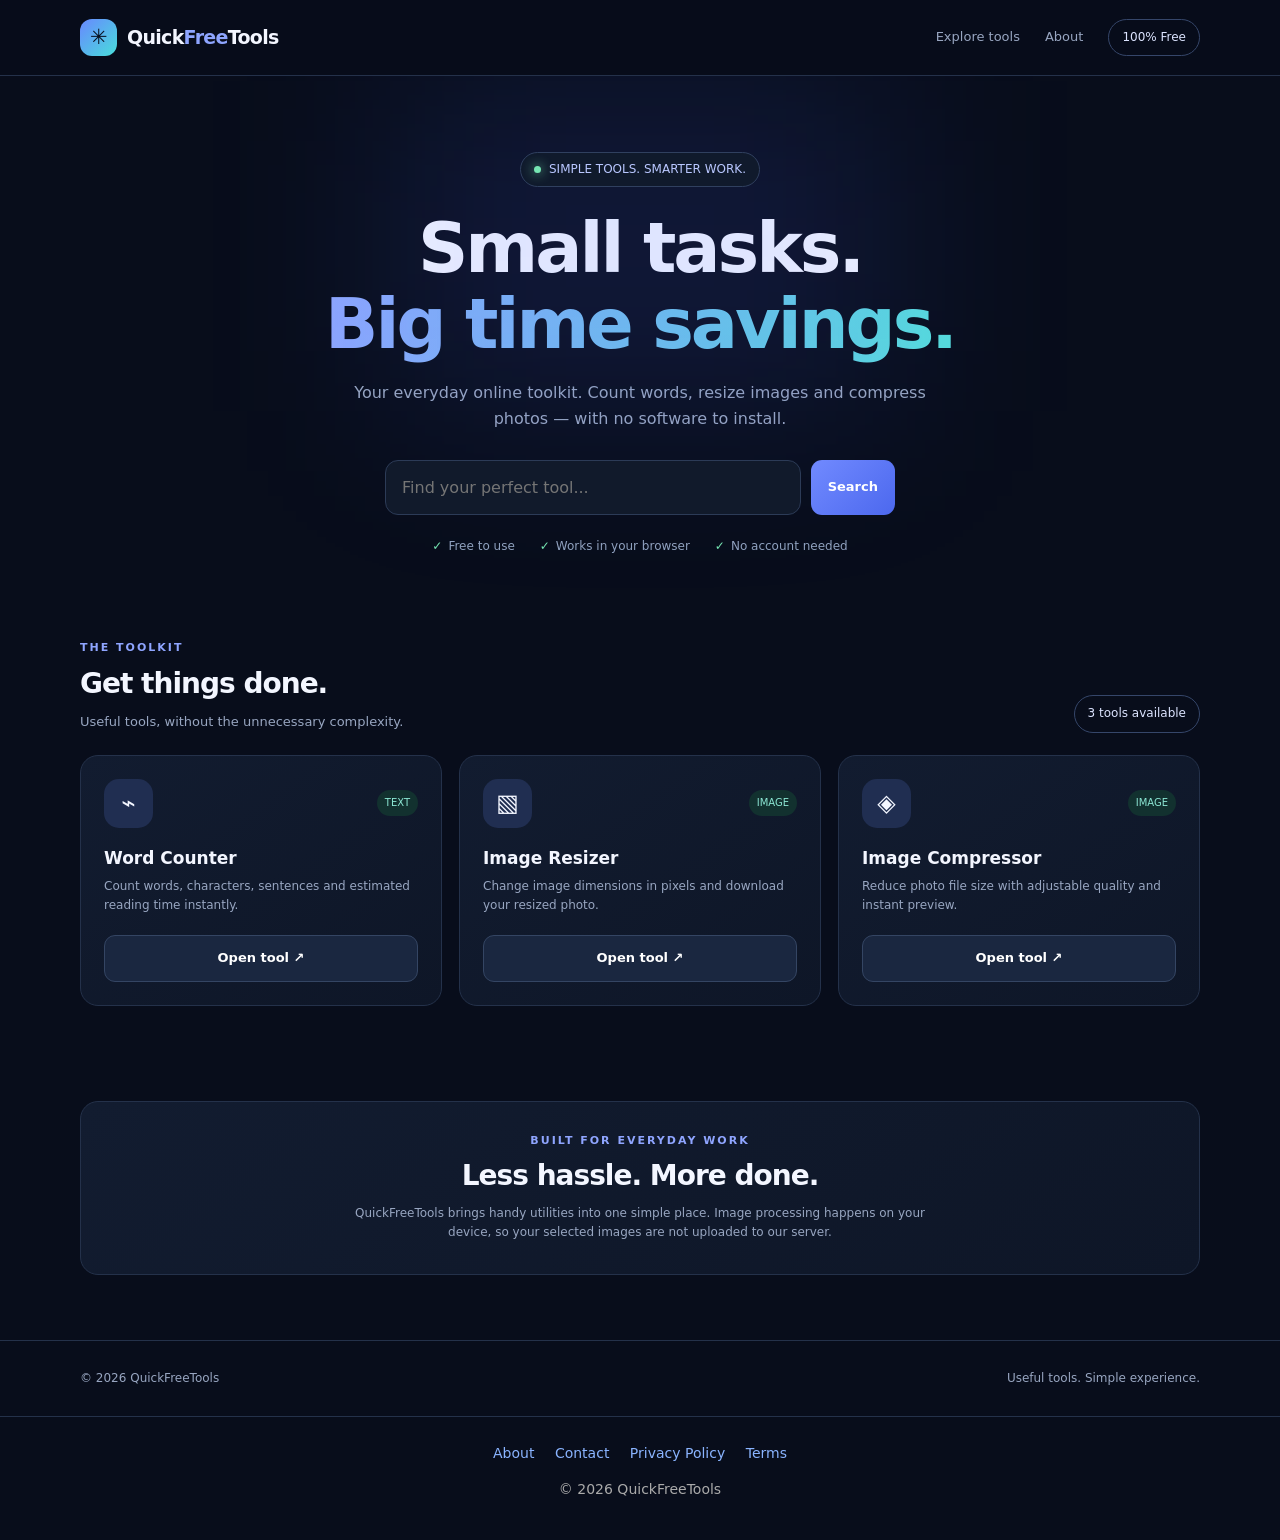
==== index.html @ f0acb022 "Update index.html" ====
<!DOCTYPE html>
<html lang="en">
<head>
<meta charset="UTF-8">
<meta name="viewport" content="width=device-width, initial-scale=1.0">
<meta name="theme-color" content="#080d1b">
<meta name="description" content="Free online tools to count words, resize images and compress photos. Fast, private and easy to use.">
<title>QuickFreeTools — Smart Tools. Zero Cost.</title>
<style>
:root{--bg:#080d1b;--panel:#10182a;--panel2:#141f35;--line:#24314a;--text:#f3f6ff;--muted:#98a6c1;--blue:#6485ff;--cyan:#49e0dc;--green:#76e6b2}
*{box-sizing:border-box}
html{scroll-behavior:smooth;scroll-padding-top:90px}
body{margin:0;background:var(--bg);color:var(--text);font-family:Inter,ui-sans-serif,system-ui,-apple-system,Arial,sans-serif;line-height:1.6}
button,input,textarea,select{font:inherit}
button{cursor:pointer}
a{color:inherit;text-decoration:none}
.wrap{width:min(1120px,92%);margin:auto}
nav{height:76px;border-bottom:1px solid var(--line);display:flex;align-items:center;position:sticky;top:0;background:#080d1bf2;backdrop-filter:blur(16px);z-index:10}
.navrow{display:flex;align-items:center;justify-content:space-between;gap:18px}
.logo{display:flex;align-items:center;gap:10px;font-weight:850;font-size:19px;letter-spacing:-.7px}
.logoicon{width:37px;height:37px;display:grid;place-items:center;border-radius:12px;background:linear-gradient(135deg,#6888ff,#48dedb);color:#081020;font-size:21px}
.logo em{font-style:normal;color:#8ea5ff}
.navlinks{display:flex;align-items:center;gap:25px;color:var(--muted);font-size:13px}
.navlinks a:hover{color:white}
.pill{border:1px solid #35466a;border-radius:30px;padding:8px 13px;color:#dce4ff;font-size:12px}
.hero{padding:76px 0 48px;text-align:center;position:relative;overflow:hidden}
.hero:before{content:"";position:absolute;width:500px;height:330px;left:50%;top:5px;transform:translateX(-50%);background:#4967ff20;filter:blur(90px);pointer-events:none}
.eyebrow{display:inline-flex;align-items:center;gap:8px;border:1px solid #30405f;background:#101a2c;border-radius:30px;padding:7px 13px;color:#b9c7ff;font-size:12px;position:relative}
.dot{width:7px;height:7px;border-radius:50%;background:var(--green);box-shadow:0 0 12px #76e6b2}
h1{font-size:clamp(38px,6.5vw,70px);line-height:1.08;letter-spacing:-3px;margin:24px 0 18px;font-weight:850}
.gradient{background:linear-gradient(100deg,#8ea5ff,#55dedb);background-clip:text;-webkit-background-clip:text;color:transparent}
.hero p{max-width:590px;margin:0 auto;color:var(--muted);font-size:16px}
.searchbox{display:flex;gap:10px;max-width:510px;margin:28px auto 0;position:relative}
.searchbox input{min-width:0;flex:1;background:#111a2b;border:1px solid #2c3b57;border-radius:13px;padding:14px 16px;color:white;outline:none}
.searchbox input:focus,textarea:focus,input:focus,select:focus{border-color:var(--blue)}
.btn{border:0;border-radius:11px;padding:12px 17px;background:linear-gradient(135deg,#718aff,#4c68ee);color:white;font-weight:750;font-size:13px;transition:transform .2s,filter .2s}
.btn:hover{filter:brightness(1.12);transform:translateY(-1px)}
.btn.secondary{background:#1a2740;border:1px solid #344563}
.btn:disabled{opacity:.45;cursor:not-allowed;transform:none}
.stats{display:flex;justify-content:center;gap:25px;flex-wrap:wrap;margin-top:22px;color:#91a2bf;font-size:12px}
.stats span:before{content:"✓";color:var(--green);margin-right:6px}
.section{padding:35px 0 65px}
.sectionhead{display:flex;align-items:end;justify-content:space-between;gap:20px;margin-bottom:22px}
.kicker{color:#8fa5ff;font-size:11px;text-transform:uppercase;letter-spacing:2px;font-weight:800}
h2{font-size:28px;letter-spacing:-1px;margin:5px 0}
.sub{color:var(--muted);font-size:13px;margin:0}
.grid{display:grid;grid-template-columns:repeat(3,minmax(0,1fr));gap:17px}
.card{background:linear-gradient(145deg,#121c30,#0e1627);border:1px solid var(--line);border-radius:18px;padding:23px;transition:border-color .2s,transform .2s;min-width:0}
.card:hover{border-color:#536cba;transform:translateY(-3px)}
.cardtop{display:flex;justify-content:space-between;align-items:center}
.toolicon{width:49px;height:49px;border-radius:15px;display:grid;place-items:center;font-size:24px;background:#202e51}
.tag{font-size:10px;color:#8ce7d4;background:#12312f;padding:5px 8px;border-radius:20px}
.card h3{font-size:17px;margin:17px 0 5px}
.card p{font-size:12px;color:var(--muted);min-height:40px;margin:0 0 18px}
.card button{width:100%}
.workspace{margin-top:30px}
.toolpanel{display:none;background:#10192b;border:1px solid #293853;border-radius:20px;padding:clamp(18px,4vw,32px)}
.toolpanel.active{display:block;animation:appear .25s ease}
@keyframes appear{from{opacity:0;transform:translateY(6px)}to{opacity:1;transform:translateY(0)}}
.panelhead{display:flex;justify-content:space-between;align-items:center;gap:15px;margin-bottom:22px}
.panelhead h3{margin:0;font-size:21px}
.panelhead p{margin:3px 0 0;color:var(--muted);font-size:12px}
.closebtn{background:#1a2740;border:1px solid #354563;color:white;border-radius:9px;padding:7px 12px}
textarea,.field{width:100%;background:#080f1e;border:1px solid #2a3955;border-radius:12px;color:white;padding:14px;outline:none}
textarea{min-height:170px;resize:vertical}
textarea::placeholder,.field::placeholder{color:#687a98}
.metrics{display:grid;grid-template-columns:repeat(4,1fr);gap:10px;margin-top:13px}
.metric{padding:14px;border:1px solid #293853;border-radius:12px;background:#0c1424}
.metric strong{display:block;font-size:23px;color:#a5b5ff}
.metric span{font-size:11px;color:var(--muted)}
.rowtools{display:flex;gap:9px;flex-wrap:wrap;margin-top:14px}
.dropzone{border:1px dashed #53658a;border-radius:15px;padding:30px 15px;text-align:center;background:#0b1425}
.dropzone .bigicon{font-size:35px}
.dropzone p{font-size:13px;color:var(--muted)}
.filelabel{display:inline-block;cursor:pointer}
.filelabel input{display:none}
.imagepreview{display:none;max-width:100%;max-height:300px;object-fit:contain;margin:18px auto;border-radius:10px}
.options{display:grid;grid-template-columns:repeat(2,minmax(0,1fr));gap:14px;margin-top:18px}
.option label{display:block;color:var(--muted);font-size:12px;margin-bottom:6px}
.option input,.option select{width:100%;background:#080f1e;color:white;border:1px solid #2a3955;border-radius:10px;padding:10px}
.option input[type=range]{padding:0;accent-color:#738aff}
.status{color:var(--green);font-size:13px;margin-top:13px;overflow-wrap:anywhere}
footer{border-top:1px solid var(--line);padding:28px 0;color:var(--muted);font-size:12px}
.footerrow{display:flex;justify-content:space-between;gap:15px;flex-wrap:wrap}
.notice{font-size:11px;color:#8798b5;margin-top:13px}
.empty{color:var(--muted);font-size:13px;padding:12px 0}
@media(max-width:700px){.navlinks{gap:12px}.navlinks .hide{display:none}.hero{padding-top:55px}h1{letter-spacing:-1.8px}.grid{grid-template-columns:1fr}.card{padding:20px}.card p{min-height:0}.sectionhead{align-items:start;flex-direction:column}.metrics{grid-template-columns:repeat(2,1fr)}.options{grid-template-columns:1fr}.stats{gap:12px}.panelhead h3{font-size:18px}}
</style>
</head>
<body>
<nav>
  <div class="wrap navrow">
    <a class="logo" href="#" aria-label="QuickFreeTools home"><span class="logoicon">✳</span><span>Quick<em>Free</em>Tools</span></a>
    <div class="navlinks">
      <a href="#tools">Explore tools</a>
      <a class="hide" href="#about">About</a>
      <span class="pill">100% Free</span>
    </div>
  </div>
</nav>

<header class="hero">
  <div class="wrap">
    <div class="eyebrow"><span class="dot"></span> SIMPLE TOOLS. SMARTER WORK.</div>
    <h1>Small tasks.<br><span class="gradient">Big time savings.</span></h1>
    <p>Your everyday online toolkit. Count words, resize images and compress photos — with no software to install.</p>
    <div class="searchbox">
      <input id="search" type="search" placeholder="Find your perfect tool..." aria-label="Search tools">
      <button class="btn" onclick="searchTools()">Search</button>
    </div>
    <div class="stats"><span>Free to use</span><span>Works in your browser</span><span>No account needed</span></div>
  </div>
</header>

<main class="wrap">
<section class="section" id="tools">
  <div class="sectionhead">
    <div><div class="kicker">THE TOOLKIT</div><h2>Get things done.</h2><p class="sub">Useful tools, without the unnecessary complexity.</p></div>
    <span class="pill">3 tools available</span>
  </div>
  <div class="grid" id="toolgrid">
    <article class="card" data-name="word counter text character sentence reading time">
      <div class="cardtop"><div class="toolicon">⌁</div><span class="tag">TEXT</span></div>
      <h3>Word Counter</h3>
      <p>Count words, characters, sentences and estimated reading time instantly.</p>
      <button class="btn secondary" onclick="openTool('words')">Open tool ↗</button>
    </article>
    <article class="card" data-name="image resizer resize photo pixels dimensions jpg png webp">
      <div class="cardtop"><div class="toolicon">▧</div><span class="tag">IMAGE</span></div>
      <h3>Image Resizer</h3>
      <p>Change image dimensions in pixels and download your resized photo.</p>
      <button class="btn secondary" onclick="openTool('resize')">Open tool ↗</button>
    </article>
    <article class="card" data-name="image compressor compress reduce file size photo quality jpg webp">
      <div class="cardtop"><div class="toolicon">◈</div><span class="tag">IMAGE</span></div>
      <h3>Image Compressor</h3>
      <p>Reduce photo file size with adjustable quality and instant preview.</p>
      <button class="btn secondary" onclick="openTool('compress')">Open tool ↗</button>
    </article>
  </div>
  <p id="noresults" class="empty" hidden>No matching tools found. Try another search.</p>

  <div class="workspace">
    <section class="toolpanel" id="words">
      <div class="panelhead"><div><h3>Word Counter</h3><p>Your text stays in this browser.</p></div><button class="closebtn" onclick="closeTools()">Close ×</button></div>
      <textarea id="textinput" placeholder="Start typing or paste your text here..."></textarea>
      <div class="metrics">
        <div class="metric"><strong id="wc">0</strong><span>Words</span></div>
        <div class="metric"><strong id="cc">0</strong><span>Characters</span></div>
        <div class="metric"><strong id="sc">0</strong><span>Sentences</span></div>
        <div class="metric"><strong id="rt">0 min</strong><span>Reading time</span></div>
      </div>
      <div class="rowtools"><button class="btn" onclick="copyText()">Copy text</button><button class="btn secondary" onclick="document.getElementById('textinput').value='';countWords()">Clear</button></div>
      <p id="copyStatus" class="status" role="status"></p>
    </section>

    <section class="toolpanel" id="resize">
      <div class="panelhead"><div><h3>Image Resizer</h3><p>Resize an image and download a new copy.</p></div><button class="closebtn" onclick="closeTools()">Close ×</button></div>
      <div class="dropzone"><div class="bigicon">▧</div><strong>Choose an image to resize</strong><p>JPG, PNG or WebP · processed locally</p><label class="btn filelabel">Choose image<input id="resizeFile" type="file" accept="image/*"></label></div>
      <img id="resizePreview" class="imagepreview" alt="Image resize preview">
      <p id="resizeInfo" class="sub"></p>
      <div class="options">
        <div class="option"><label for="resizeW">Width (px)</label><input id="resizeW" type="number" min="1" max="10000" placeholder="Width"></div>
        <div class="option"><label for="resizeH">Height (px)</label><input id="resizeH" type="number" min="1" max="10000" placeholder="Height"></div>
        <div class="option"><label><input id="keepRatio" type="checkbox" checked style="width:auto;margin-right:6px">Keep aspect ratio</label></div>
        <div class="option"><label for="resizeFormat">Output format</label><select id="resizeFormat"><option value="image/png">PNG</option><option value="image/jpeg">JPG</option><option value="image/webp">WebP</option></select></div>
      </div>
      <div class="rowtools"><button class="btn" id="resizeBtn" onclick="processImage('resize')" disabled>Resize & download</button></div>
      <p id="resizeStatus" class="status" role="status"></p>
    </section>

    <section class="toolpanel" id="compress">
      <div class="panelhead"><div><h3>Image Compressor</h3><p>Reduce file size by adjusting image quality.</p></div><button class="closebtn" onclick="closeTools()">Close ×</button></div>
      <div class="dropzone"><div class="bigicon">◈</div><strong>Choose an image to compress</strong><p>JPG, PNG or WebP · processed locally</p><label class="btn filelabel">Choose image<input id="compressFile" type="file" accept="image/*"></label></div>
      <img id="compressPreview" class="imagepreview" alt="Image compression preview">
      <p id="compressInfo" class="sub"></p>
      <div class="options">
        <div class="option"><label for="quality">Image quality: <span id="qualityValue">75%</span></label><input id="quality" type="range" min="10" max="100" value="75"></div>
        <div class="option"><label for="compressFormat">Output format</label><select id="compressFormat"><option value="image/webp">WebP (recommended)</option><option value="image/jpeg">JPG</option><option value="image/png">PNG</option></select></div>
      </div>
      <div class="rowtools"><button class="btn" id="compressBtn" onclick="processImage('compress')" disabled>Compress & download</button></div>
      <p id="compressStatus" class="status" role="status"></p>
      <p class="notice">Note: PNG output is lossless; the quality slider mainly affects JPG and WebP. Actual savings depend on the original image.</p>
    </section>
  </div>
</section>

<section class="section" id="about" style="padding-top:0">
  <div class="card" style="text-align:center;padding:30px">
    <div class="kicker">BUILT FOR EVERYDAY WORK</div>
    <h2>Less hassle. More done.</h2>
    <p class="sub" style="max-width:580px;margin:0 auto">QuickFreeTools brings handy utilities into one simple place. Image processing happens on your device, so your selected images are not uploaded to our server.</p>
  </div>
</section>
</main>

<footer><div class="wrap footerrow"><span>© <span id="year"></span> QuickFreeTools</span><span>Useful tools. Simple experience.</span></div></footer>

<script>
const $=id=>document.getElementById(id);
$('year').textContent=new Date().getFullYear();

function openTool(id){
  document.querySelectorAll('.toolpanel').forEach(p=>p.classList.remove('active'));
  $(id).classList.add('active');
  $(id).scrollIntoView({behavior:'smooth',block:'start'});
}
function closeTools(){
  document.querySelectorAll('.toolpanel').forEach(p=>p.classList.remove('active'));
  $('tools').scrollIntoView({behavior:'smooth',block:'start'});
}
function searchTools(){
  const q=$('search').value.trim().toLowerCase();
  let found=0;
  document.querySelectorAll('#toolgrid .card').forEach(card=>{
    const match=(card.dataset.name+' '+card.innerText).toLowerCase().includes(q);
    card.style.display=match?'':'none';
    if(match)found++;
  });
  $('noresults').hidden=found!==0;
}
$('search').addEventListener('input',searchTools);
$('search').addEventListener('keydown',e=>{if(e.key==='Enter')searchTools()});

function countWords(){
  const t=$('textinput').value;
  const words=t.trim()?t.trim().split(/\s+/u).length:0;
  const sentences=t.trim()?(t.match(/[.!?]+(?=\s|$)/g)||[]).length:0;
  $('wc').textContent=words.toLocaleString();
  $('cc').textContent=t.length.toLocaleString();
  $('sc').textContent=sentences.toLocaleString();
  $('rt').textContent=(words?Math.max(1,Math.ceil(words/200)):0)+' min';
  $('copyStatus').textContent='';
}
$('textinput').addEventListener('input',countWords);
async function copyText(){
  const t=$('textinput').value;
  if(!t){$('copyStatus').textContent='Enter some text first.';return}
  try{
    await navigator.clipboard.writeText(t);
    $('copyStatus').textContent='Text copied to clipboard.';
  }catch(e){
    $('textinput').select();
    $('copyStatus').textContent='Text selected. Press Ctrl+C to copy.';
  }
}

const imageState={resize:null,compress:null};
function formatBytes(n){
  if(n<1024)return n+' B';
  if(n<1048576)return (n/1024).toFixed(1)+' KB';
  return (n/1048576).toFixed(2)+' MB';
}
function loadImage(file){
  return new Promise((resolve,reject)=>{
    if(!file||!file.type.startsWith('image/')){reject(new Error('Please select a valid image.'));return}
    const url=URL.createObjectURL(file),img=new Image();
    img.onload=()=>resolve({img,url,file});
    img.onerror=()=>{URL.revokeObjectURL(url);reject(new Error('This image could not be opened.'))};
    img.src=url;
  });
}
async function selectImage(type,file){
  const status=$(type+'Status');
  status.textContent='';
  if(!file)return;
  try{
    const result=await loadImage(file);
    if(imageState[type]?.url)URL.revokeObjectURL(imageState[type].url);
    imageState[type]=result;
    $(type+'Preview').src=result.url;
    $(type+'Preview').style.display='block';
    $(type+'Info').textContent=`Original: ${result.img.naturalWidth} × ${result.img.naturalHeight} px · ${formatBytes(file.size)}`;
    if(type==='resize'){
      $('resizeW').value=result.img.naturalWidth;
      $('resizeH').value=result.img.naturalHeight;
    }
    $(type+'Btn').disabled=false;
  }catch(e){
    status.textContent=e.message;
  }
}
$('resizeFile').addEventListener('change',e=>selectImage('resize',e.target.files[0]));
$('compressFile').addEventListener('change',e=>selectImage('compress',e.target.files[0]));
$('quality').addEventListener('input',()=>{$('qualityValue').textContent=$('quality').value+'%'});

$('resizeW').addEventListener('input',()=>{
  const s=imageState.resize;
  if(s&&$('keepRatio').checked&&Number($('resizeW').value)>0){
    $('resizeH').value=Math.round(Number($('resizeW').value)*s.img.naturalHeight/s.img.naturalWidth);
  }
});
$('resizeH').addEventListener('input',()=>{
  const s=imageState.resize;
  if(s&&$('keepRatio').checked&&Number($('resizeH').value)>0){
    $('resizeW').value=Math.round(Number($('resizeH').value)*s.img.naturalWidth/s.img.naturalHeight);
  }
});

async function processImage(type){
  const s=imageState[type],status=$(type+'Status'),btn=$(type+'Btn');
  if(!s)return;
  let w,h,format,quality;
  if(type==='resize'){
    w=Number($('resizeW').value);h=Number($('resizeH').value);
    format=$('resizeFormat').value;quality=.92;
    if(!Number.isInteger(w)||!Number.isInteger(h)||w<1||h<1||w>10000||h>10000){
      status.textContent='Enter width and height between 1 and 10000 pixels.';return;
    }
  }else{
    w=s.img.naturalWidth;h=s.img.naturalHeight;
    format=$('compressFormat').value;quality=Number($('quality').value)/100;
  }
  if(w*h>40000000){status.textContent='That output is very large. Choose smaller dimensions.';return}
  btn.disabled=true;status.textContent='Processing image…';
  try{
    const canvas=document.createElement('canvas');
    canvas.width=w;canvas.height=h;
    const ctx=canvas.getContext('2d');
    if(format==='image/jpeg'){ctx.fillStyle='#ffffff';ctx.fillRect(0,0,w,h)}
    ctx.drawImage(s.img,0,0,w,h);
    const blob=await new Promise((resolve,reject)=>{
      canvas.toBlob(b=>b?resolve(b):reject(new Error('Could not create output. Try another format.')),format,quality);
    });
    let ext=format==='image/jpeg'?'jpg':format==='image/png'?'png':'webp';
    const url=URL.createObjectURL(blob);
    const a=document.createElement('a');
    a.href=url;a.download=`quickfreetools-${type}.${ext}`;
    document.body.appendChild(a);a.click();a.remove();
    setTimeout(()=>URL.revokeObjectURL(url),1500);
    status.textContent=type==='compress'
      ?`Done! Original ${formatBytes(s.file.size)} · New ${formatBytes(blob.size)} · ${blob.size<s.file.size?Math.round((1-blob.size/s.file.size)*100)+'% smaller':'output is not smaller this time'}.`
      :`Done! Your ${w} × ${h} px image has been downloaded (${formatBytes(blob.size)}).`;
  }catch(e){status.textContent=e.message||'Something went wrong. Please try again.'}
  finally{btn.disabled=false}
}
</script>
<footer style="text-align:center;padding:25px 10px;color:#aaa;font-size:14px;">
  <a href="about.html" style="color:#8ab4ff;margin:8px;">About</a>
  <a href="contact.html" style="color:#8ab4ff;margin:8px;">Contact</a>
  <a href="privacy-policy.html" style="color:#8ab4ff;margin:8px;">Privacy Policy</a>
  <a href="terms.html" style="color:#8ab4ff;margin:8px;">Terms</a>
  <p>© 2026 QuickFreeTools</p>
</footer></body>
</html>
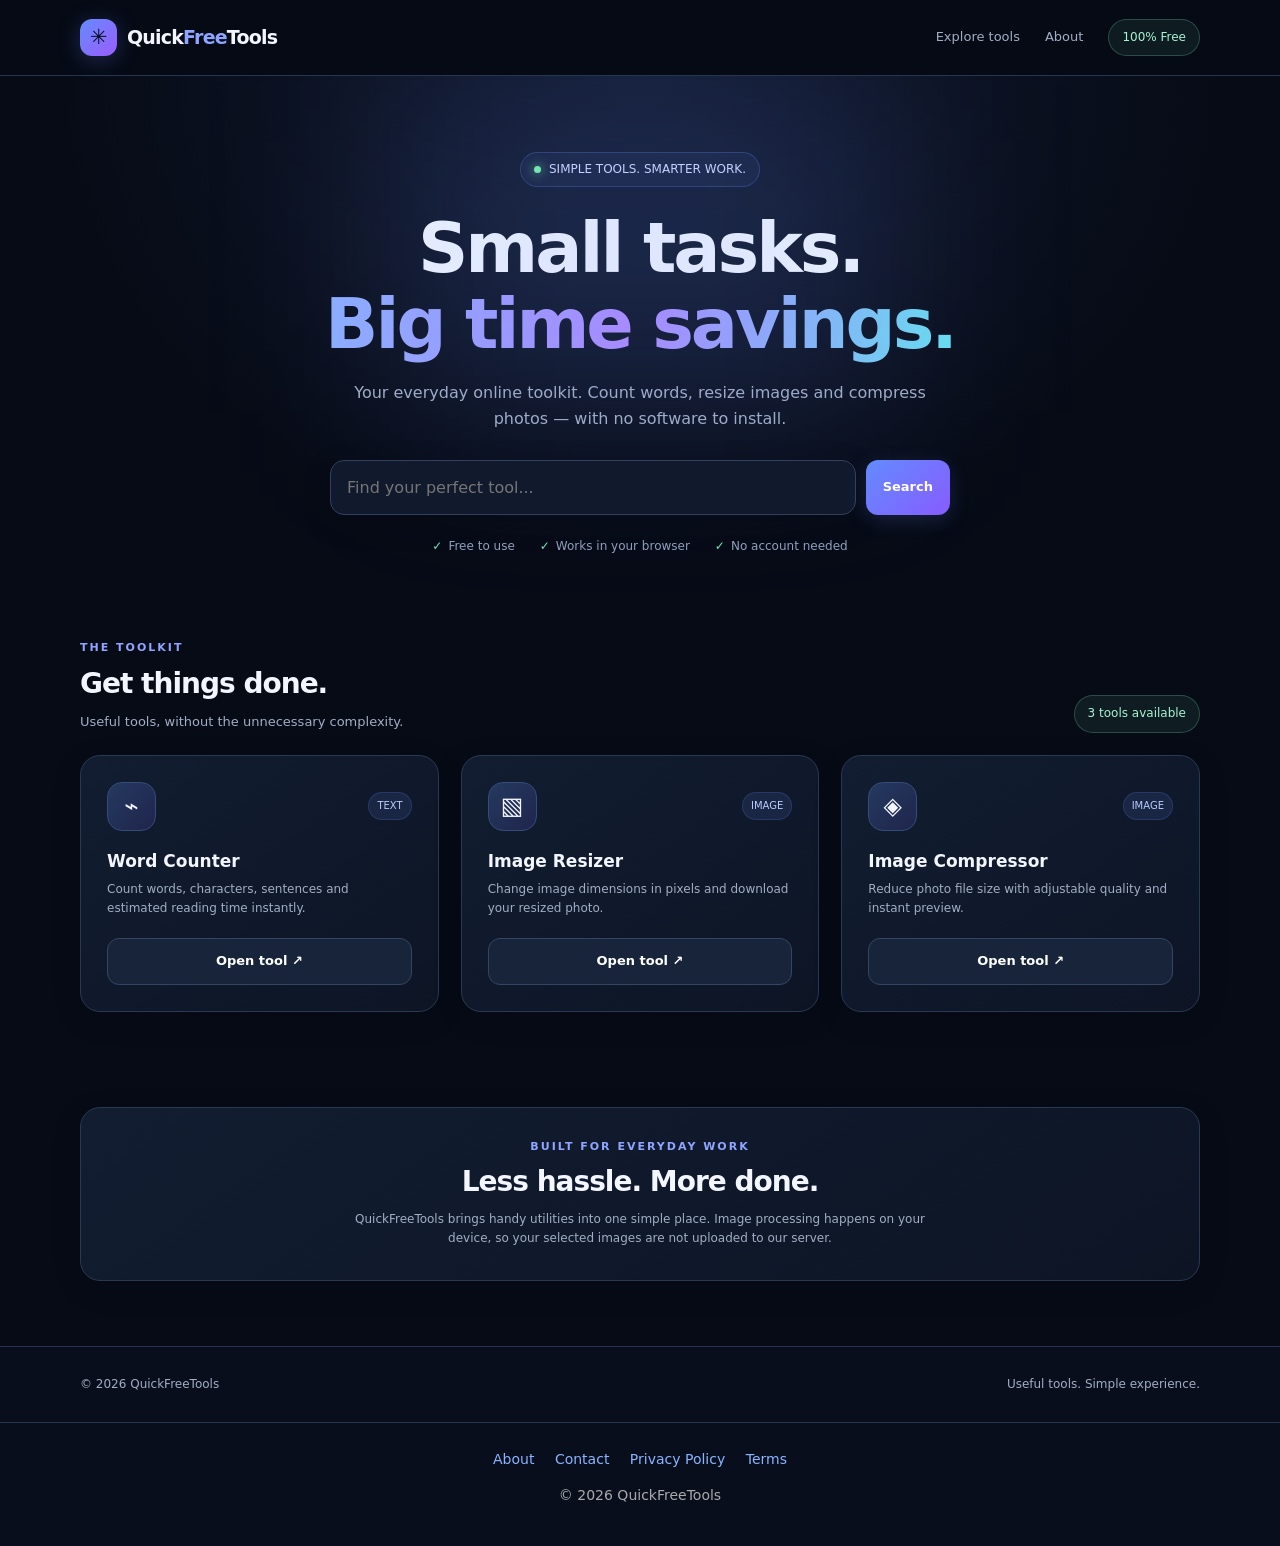
==== commit 7fde89af: "Update index.html" ====
--- a/index.html
+++ b/index.html
@@ -87,6 +87,7 @@
 .empty{color:var(--muted);font-size:13px;padding:12px 0}
 @media(max-width:700px){.navlinks{gap:12px}.navlinks .hide{display:none}.hero{padding-top:55px}h1{letter-spacing:-1.8px}.grid{grid-template-columns:1fr}.card{padding:20px}.card p{min-height:0}.sectionhead{align-items:start;flex-direction:column}.metrics{grid-template-columns:repeat(2,1fr)}.options{grid-template-columns:1fr}.stats{gap:12px}.panelhead h3{font-size:18px}}
 </style>
+  <link rel="stylesheet" href="premium.css">
 </head>
 <body>
 <nav>
--- a/premium.css
+++ b/premium.css
@@ -0,0 +1,304 @@
+/* ==========================================
+   QUICKFREETOOLS 2.0
+   DARK PREMIUM EDITION
+   ========================================== */
+
+:root {
+  --bg: #070b16;
+  --panel: #101829;
+  --panel2: #151f35;
+  --line: #263550;
+  --text: #f3f6ff;
+  --muted: #a2aec5;
+  --blue: #638bff;
+  --cyan: #45d9ed;
+  --green: #73e6b2;
+}
+
+/* GLOBAL */
+
+body {
+  background: var(--bg);
+  color: var(--text);
+  -webkit-font-smoothing: antialiased;
+}
+
+::selection {
+  background: #638bff;
+  color: #ffffff;
+}
+
+/* NAVIGATION */
+
+nav {
+  background: rgba(7, 11, 22, 0.92);
+  border-bottom: 1px solid var(--line);
+  backdrop-filter: blur(18px);
+}
+
+.logo {
+  font-weight: 900;
+  letter-spacing: -0.8px;
+}
+
+.logoicon {
+  background: linear-gradient(
+    135deg,
+    #638bff,
+    #9b5cff
+  );
+  box-shadow: 0 4px 22px rgba(99, 139, 255, 0.25);
+}
+
+.pill {
+  background: rgba(115, 230, 178, 0.08);
+  border: 1px solid rgba(115, 230, 178, 0.25);
+  color: #a6f5d1;
+}
+
+/* HERO SECTION */
+
+.hero {
+  background:
+    radial-gradient(
+      ellipse at 50% 0%,
+      rgba(99, 139, 255, 0.12),
+      transparent 65%
+    );
+}
+
+.hero::before {
+  background: rgba(99, 139, 255, 0.15);
+}
+
+.eyebrow {
+  border-color: rgba(99, 139, 255, 0.25);
+  background: rgba(99, 139, 255, 0.07);
+  color: #c2d1ff;
+}
+
+.gradient {
+  background: linear-gradient(
+    100deg,
+    #8cb0ff,
+    #b18aff,
+    #66e0ef
+  );
+
+  -webkit-background-clip: text;
+  background-clip: text;
+  color: transparent;
+}
+
+/* SEARCH */
+
+.searchbox {
+  max-width: 620px;
+}
+
+.searchbox input {
+  background: #111a2d;
+  border: 1px solid #30405e;
+  border-radius: 14px;
+  color: white;
+  box-shadow: 0 8px 30px rgba(0,0,0,0.15);
+}
+
+.searchbox input:focus {
+  border-color: #638bff;
+  box-shadow: 0 0 0 3px rgba(99,139,255,0.15);
+}
+
+/* BUTTONS */
+
+.btn {
+  background: linear-gradient(
+    135deg,
+    #638bff,
+    #875cff
+  );
+
+  border-radius: 12px;
+  box-shadow: 0 5px 20px rgba(99,139,255,0.18);
+}
+
+.btn:hover {
+  filter: brightness(1.12);
+  transform: translateY(-2px);
+}
+
+.btn.secondary {
+  background: #18243a;
+  border: 1px solid #344563;
+  box-shadow: none;
+}
+
+/* TOOLS GRID */
+
+.grid {
+  gap: 22px;
+}
+
+.card {
+  background: linear-gradient(
+    145deg,
+    #121d31,
+    #0d1525
+  );
+
+  border: 1px solid #293954;
+  border-radius: 20px;
+  padding: 26px;
+
+  box-shadow: 0 8px 30px rgba(0,0,0,0.12);
+
+  transition:
+    transform 0.25s ease,
+    border-color 0.25s ease,
+    box-shadow 0.25s ease;
+}
+
+.card:hover {
+  border-color: #638bff;
+  transform: translateY(-5px);
+  box-shadow: 0 15px 40px rgba(0,0,0,0.25);
+}
+
+.toolicon {
+  background: linear-gradient(
+    135deg,
+    #24395f,
+    #20254c
+  );
+
+  border: 1px solid #344d78;
+  border-radius: 15px;
+}
+
+.tag {
+  background: rgba(99,139,255,0.12);
+  color: #b8ccff;
+  border: 1px solid rgba(99,139,255,0.18);
+}
+
+/* TOOL WORKSPACE */
+
+.toolpanel {
+  background: linear-gradient(
+    145deg,
+    #111b2e,
+    #0c1424
+  );
+
+  border: 1px solid #30415e;
+  border-radius: 22px;
+
+  box-shadow: 0 12px 40px rgba(0,0,0,0.15);
+}
+
+.metric {
+  background: #111b2d;
+  border: 1px solid #30415a;
+  border-radius: 14px;
+}
+
+.metric strong {
+  color: #83a5ff;
+}
+
+/* INPUT FIELDS */
+
+textarea,
+.option input,
+.option select {
+  background: #0d1627;
+  color: #ffffff;
+  border: 1px solid #344766;
+  border-radius: 12px;
+}
+
+textarea:focus,
+.option input:focus,
+.option select:focus {
+  outline: none;
+  border-color: #638bff;
+  box-shadow: 0 0 0 3px rgba(99,139,255,0.12);
+}
+
+/* UPLOAD AREA */
+
+.dropzone {
+  background: #0c1628;
+  border: 2px dashed #40577d;
+  border-radius: 18px;
+  transition: 0.25s ease;
+}
+
+.dropzone:hover {
+  border-color: #638bff;
+  background: #121f36;
+}
+
+/* FOOTER */
+
+footer {
+  border-top: 1px solid var(--line);
+  background: #080e1c;
+  color: var(--muted);
+}
+
+/* RESPONSIVE DESIGN */
+
+@media (max-width: 900px) {
+
+  .grid {
+    grid-template-columns: repeat(2, minmax(0,1fr));
+  }
+
+  .hero {
+    padding: 65px 20px;
+  }
+
+}
+
+@media (max-width: 600px) {
+
+  .grid {
+    grid-template-columns: 1fr;
+  }
+
+  .hero {
+    padding: 50px 16px;
+  }
+
+  .card {
+    padding: 22px;
+  }
+
+  .toolpanel {
+    padding: 20px;
+  }
+
+  .searchbox {
+    flex-direction: column;
+  }
+
+  .searchbox input,
+  .searchbox button {
+    width: 100%;
+  }
+
+}
+
+/* ACCESSIBILITY */
+
+@media (prefers-reduced-motion: reduce) {
+
+  *,
+  *::before,
+  *::after {
+    animation-duration: 0.01ms !important;
+    transition-duration: 0.01ms !important;
+  }
+
+}
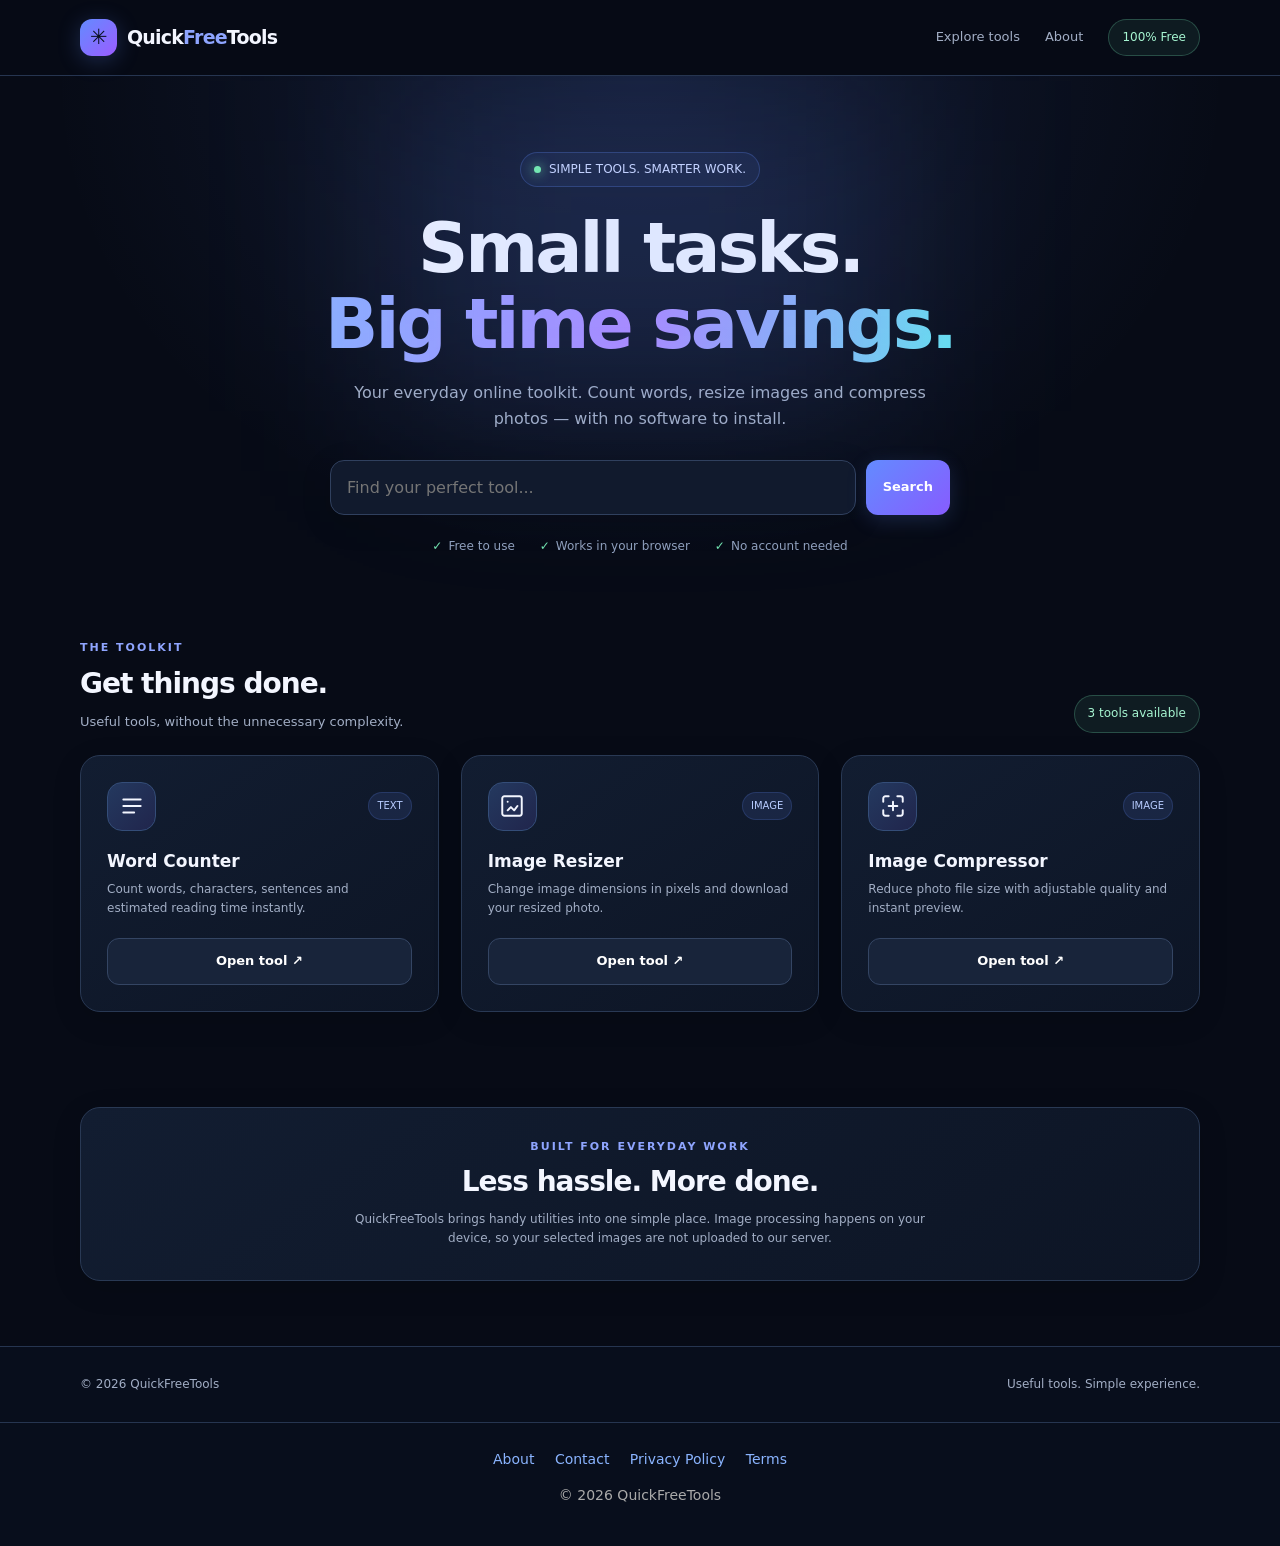
==== commit 7cb964d9: "Update index.html" ====
--- a/index.html
+++ b/index.html
@@ -87,7 +87,7 @@
 .empty{color:var(--muted);font-size:13px;padding:12px 0}
 @media(max-width:700px){.navlinks{gap:12px}.navlinks .hide{display:none}.hero{padding-top:55px}h1{letter-spacing:-1.8px}.grid{grid-template-columns:1fr}.card{padding:20px}.card p{min-height:0}.sectionhead{align-items:start;flex-direction:column}.metrics{grid-template-columns:repeat(2,1fr)}.options{grid-template-columns:1fr}.stats{gap:12px}.panelhead h3{font-size:18px}}
 </style>
-  <link rel="stylesheet" href="premium.css">
+<link rel="stylesheet" href="premium.css">
 </head>
 <body>
 <nav>
@@ -122,19 +122,46 @@
   </div>
   <div class="grid" id="toolgrid">
     <article class="card" data-name="word counter text character sentence reading time">
-      <div class="cardtop"><div class="toolicon">⌁</div><span class="tag">TEXT</span></div>
+      <div class="cardtop"><div class="toolicon">
+  <svg width="26" height="26" viewBox="0 0 24 24"
+       fill="none" stroke="currentColor"
+       stroke-width="1.8" stroke-linecap="round"
+       stroke-linejoin="round" aria-hidden="true">
+    <path d="M4 6h16M4 12h16M4 18h10"/>
+  </svg>
+</div><span class="tag">TEXT</span></div>
       <h3>Word Counter</h3>
       <p>Count words, characters, sentences and estimated reading time instantly.</p>
       <button class="btn secondary" onclick="openTool('words')">Open tool ↗</button>
     </article>
     <article class="card" data-name="image resizer resize photo pixels dimensions jpg png webp">
-      <div class="cardtop"><div class="toolicon">▧</div><span class="tag">IMAGE</span></div>
+      <div class="cardtop"><div class="toolicon">
+  <svg width="26" height="26" viewBox="0 0 24 24"
+       fill="none" stroke="currentColor"
+       stroke-width="1.8" stroke-linecap="round"
+       stroke-linejoin="round" aria-hidden="true">
+    <rect x="3" y="3" width="18" height="18" rx="2"/>
+    <path d="M8 16l3-3 3 3 3-4"/>
+    <path d="M8 8h.01"/>
+  </svg>
+</div><span class="tag">IMAGE</span></div>
       <h3>Image Resizer</h3>
       <p>Change image dimensions in pixels and download your resized photo.</p>
       <button class="btn secondary" onclick="openTool('resize')">Open tool ↗</button>
     </article>
     <article class="card" data-name="image compressor compress reduce file size photo quality jpg webp">
-      <div class="cardtop"><div class="toolicon">◈</div><span class="tag">IMAGE</span></div>
+      <div class="cardtop"><div class="toolicon">
+  <svg width="26" height="26" viewBox="0 0 24 24"
+       fill="none" stroke="currentColor"
+       stroke-width="1.8" stroke-linecap="round"
+       stroke-linejoin="round" aria-hidden="true">
+    <path d="M8 3H5a2 2 0 0 0-2 2v3"/>
+    <path d="M16 3h3a2 2 0 0 1 2 2v3"/>
+    <path d="M3 16v3a2 2 0 0 0 2 2h3"/>
+    <path d="M21 16v3a2 2 0 0 1-2 2h-3"/>
+    <path d="M8 12h8M12 8v8"/>
+  </svg>
+</div><span class="tag">IMAGE</span></div>
       <h3>Image Compressor</h3>
       <p>Reduce photo file size with adjustable quality and instant preview.</p>
       <button class="btn secondary" onclick="openTool('compress')">Open tool ↗</button>
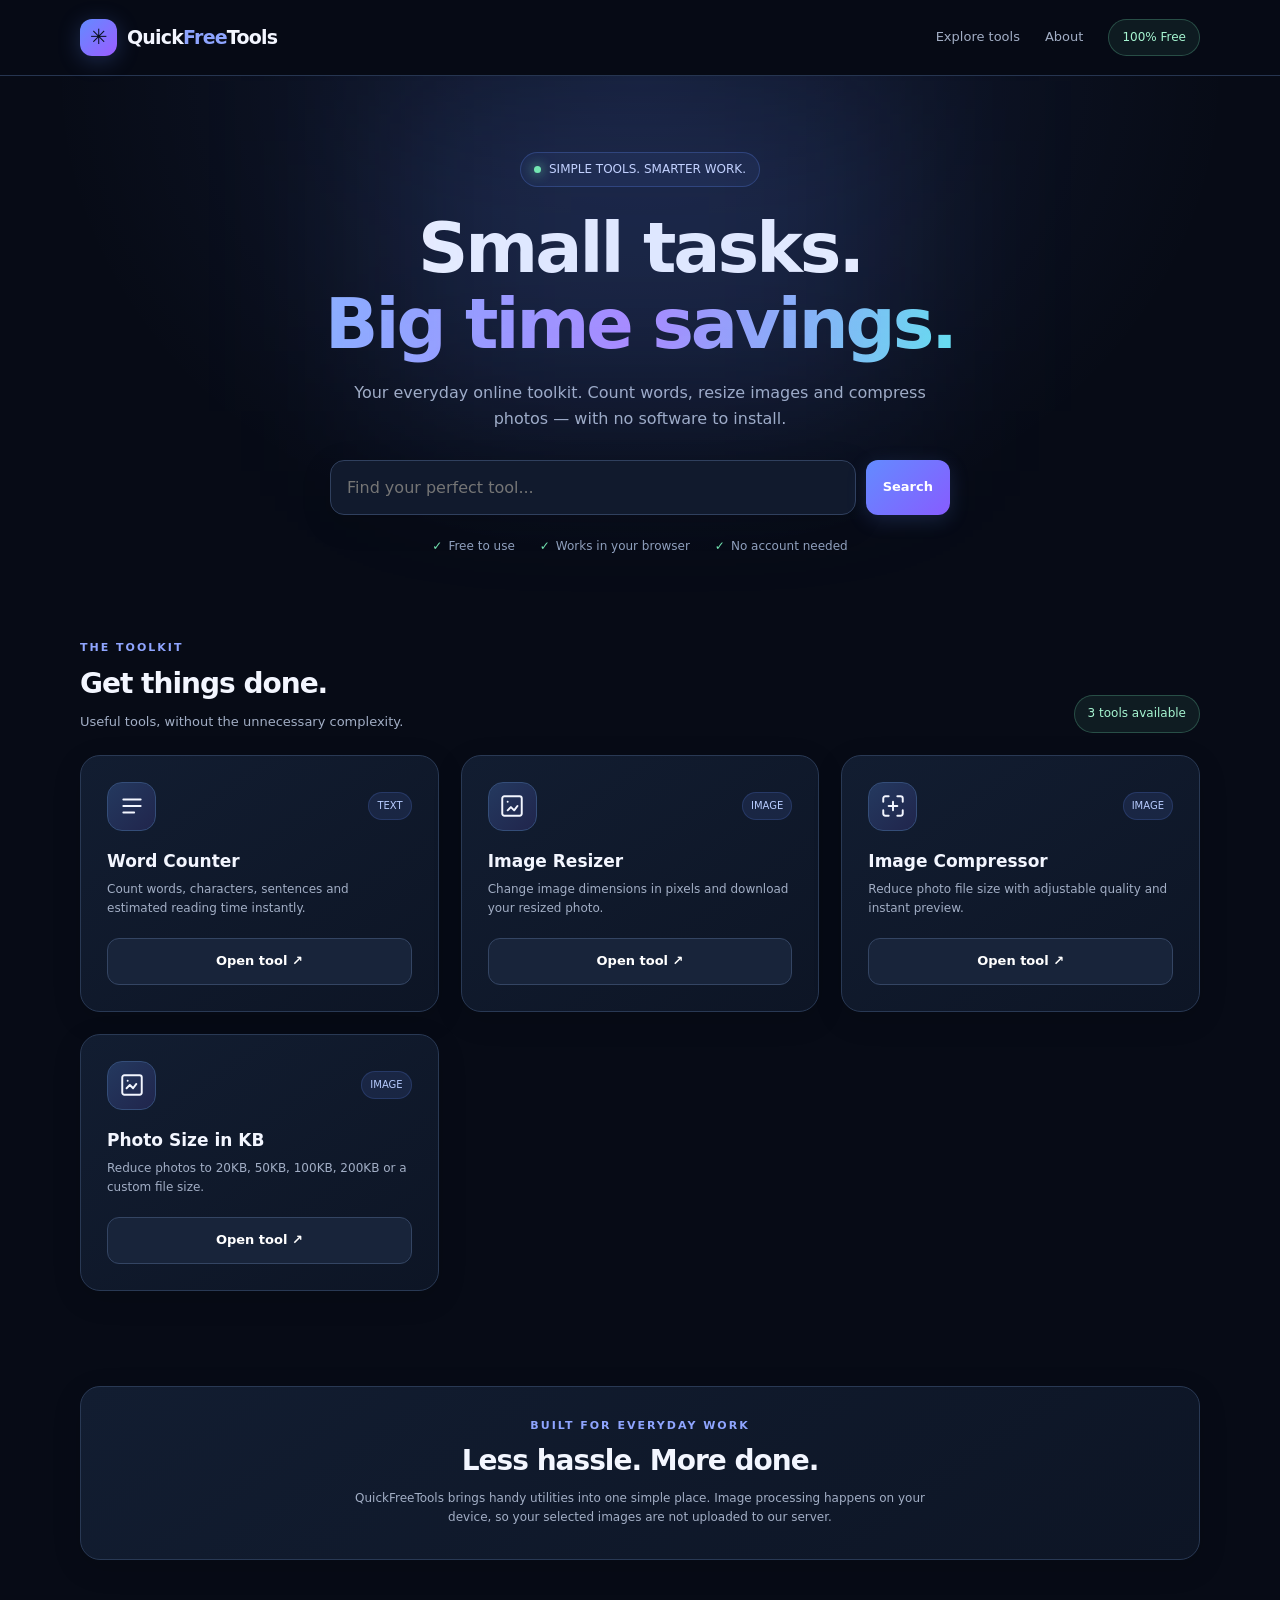
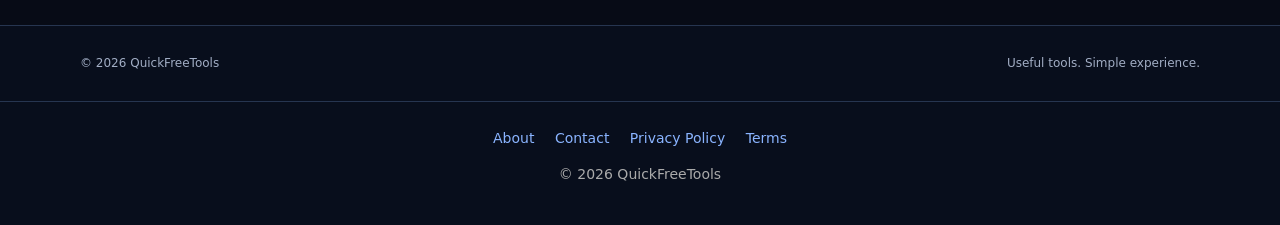
==== commit 9495b1e4: "Update index.html" ====
--- a/index.html
+++ b/index.html
@@ -7,6 +7,13 @@
 <meta name="theme-color" content="#080d1b">
 <meta name="description" content="Free online tools to count words, resize images and compress photos. Fast, private and easy to use.">
 <title>QuickFreeTools — Smart Tools. Zero Cost.</title>
+<link rel="canonical" href="https://quickfreetools.github.io/quickfreetools/">
+
+<meta property="og:type" content="website">
+<meta property="og:title" content="QuickFreeTools - Free Online Tools">
+<meta property="og:description" content="Free online tools to count words, resize images and compress photos. Fast, simple and privacy-friendly.">
+<meta property="og:url" content="https://quickfreetools.github.io/quickfreetools/">
+<meta name="twitter:card" content="summary">
 <style>
 :root{--bg:#080d1b;--panel:#10182a;--panel2:#141f35;--line:#24314a;--text:#f3f6ff;--muted:#98a6c1;--blue:#6485ff;--cyan:#49e0dc;--green:#76e6b2}
 *{box-sizing:border-box}
@@ -166,6 +173,40 @@
       <p>Reduce photo file size with adjustable quality and instant preview.</p>
       <button class="btn secondary" onclick="openTool('compress')">Open tool ↗</button>
     </article>
+<article class="card"
+data-name="photo size in kb converter reduce image 20kb 50kb 100kb 200kb">
+
+<div class="cardtop">
+
+<div class="toolicon">
+<svg width="26" height="26" viewBox="0 0 24 24"
+fill="none" stroke="currentColor"
+stroke-width="1.8" stroke-linecap="round"
+stroke-linejoin="round" aria-hidden="true">
+<rect x="3" y="3" width="18" height="18" rx="2"/>
+<path d="M7 15l3-3 3 3 3-4"/>
+<path d="M8 8h.01"/>
+</svg>
+</div>
+
+<span class="tag">IMAGE</span>
+
+</div>
+
+<h3>Photo Size in KB</h3>
+
+<p>
+Reduce photos to 20KB, 50KB, 100KB, 200KB
+or a custom file size.
+</p>
+
+<a class="btn secondary"
+href="photo-size-in-kb.html"
+style="display:block;text-align:center">
+Open tool ↗
+</a>
+
+</article>
   </div>
   <p id="noresults" class="empty" hidden>No matching tools found. Try another search.</p>
 
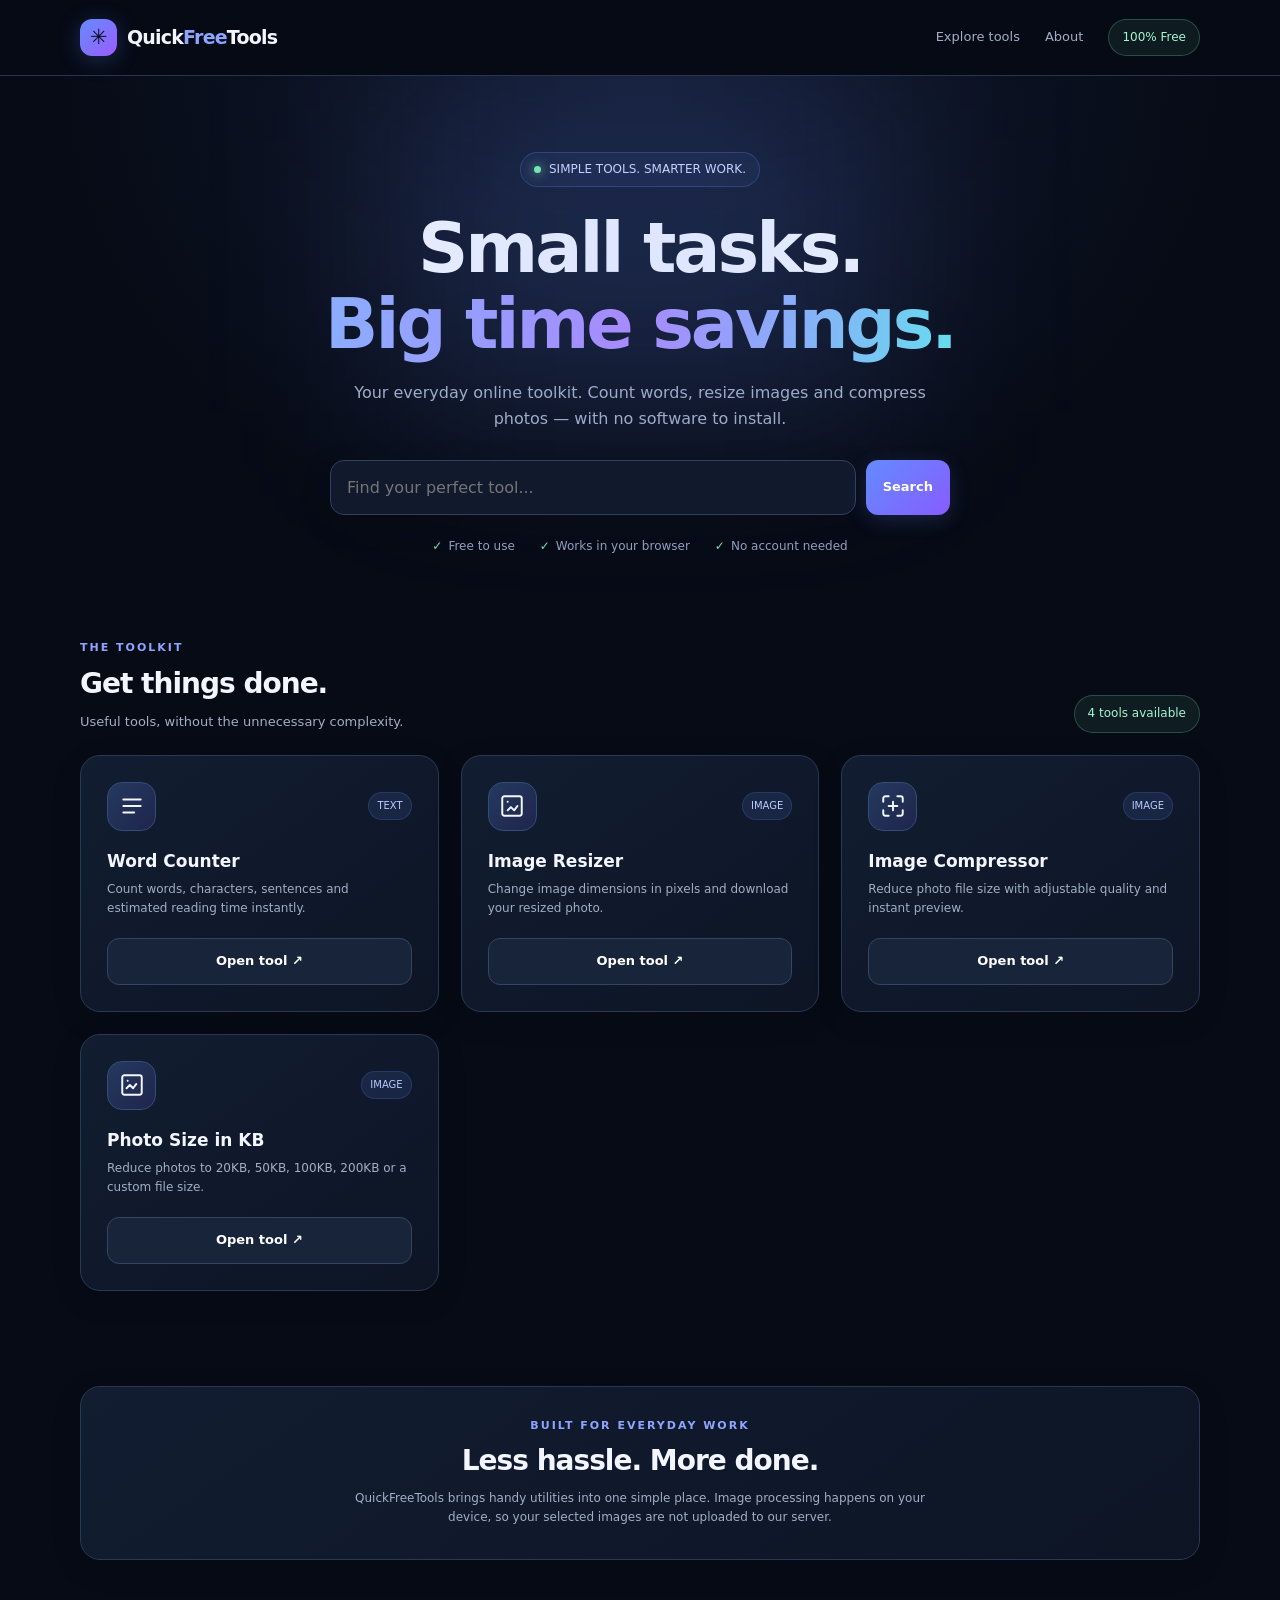
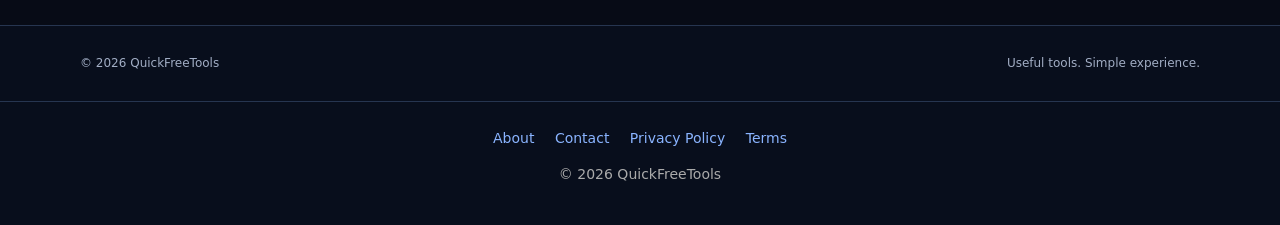
==== commit 5fc111ec: "Update index.html" ====
--- a/index.html
+++ b/index.html
@@ -125,7 +125,7 @@
 <section class="section" id="tools">
   <div class="sectionhead">
     <div><div class="kicker">THE TOOLKIT</div><h2>Get things done.</h2><p class="sub">Useful tools, without the unnecessary complexity.</p></div>
-    <span class="pill">3 tools available</span>
+    <span class="pill">4 tools available</span>
   </div>
   <div class="grid" id="toolgrid">
     <article class="card" data-name="word counter text character sentence reading time">
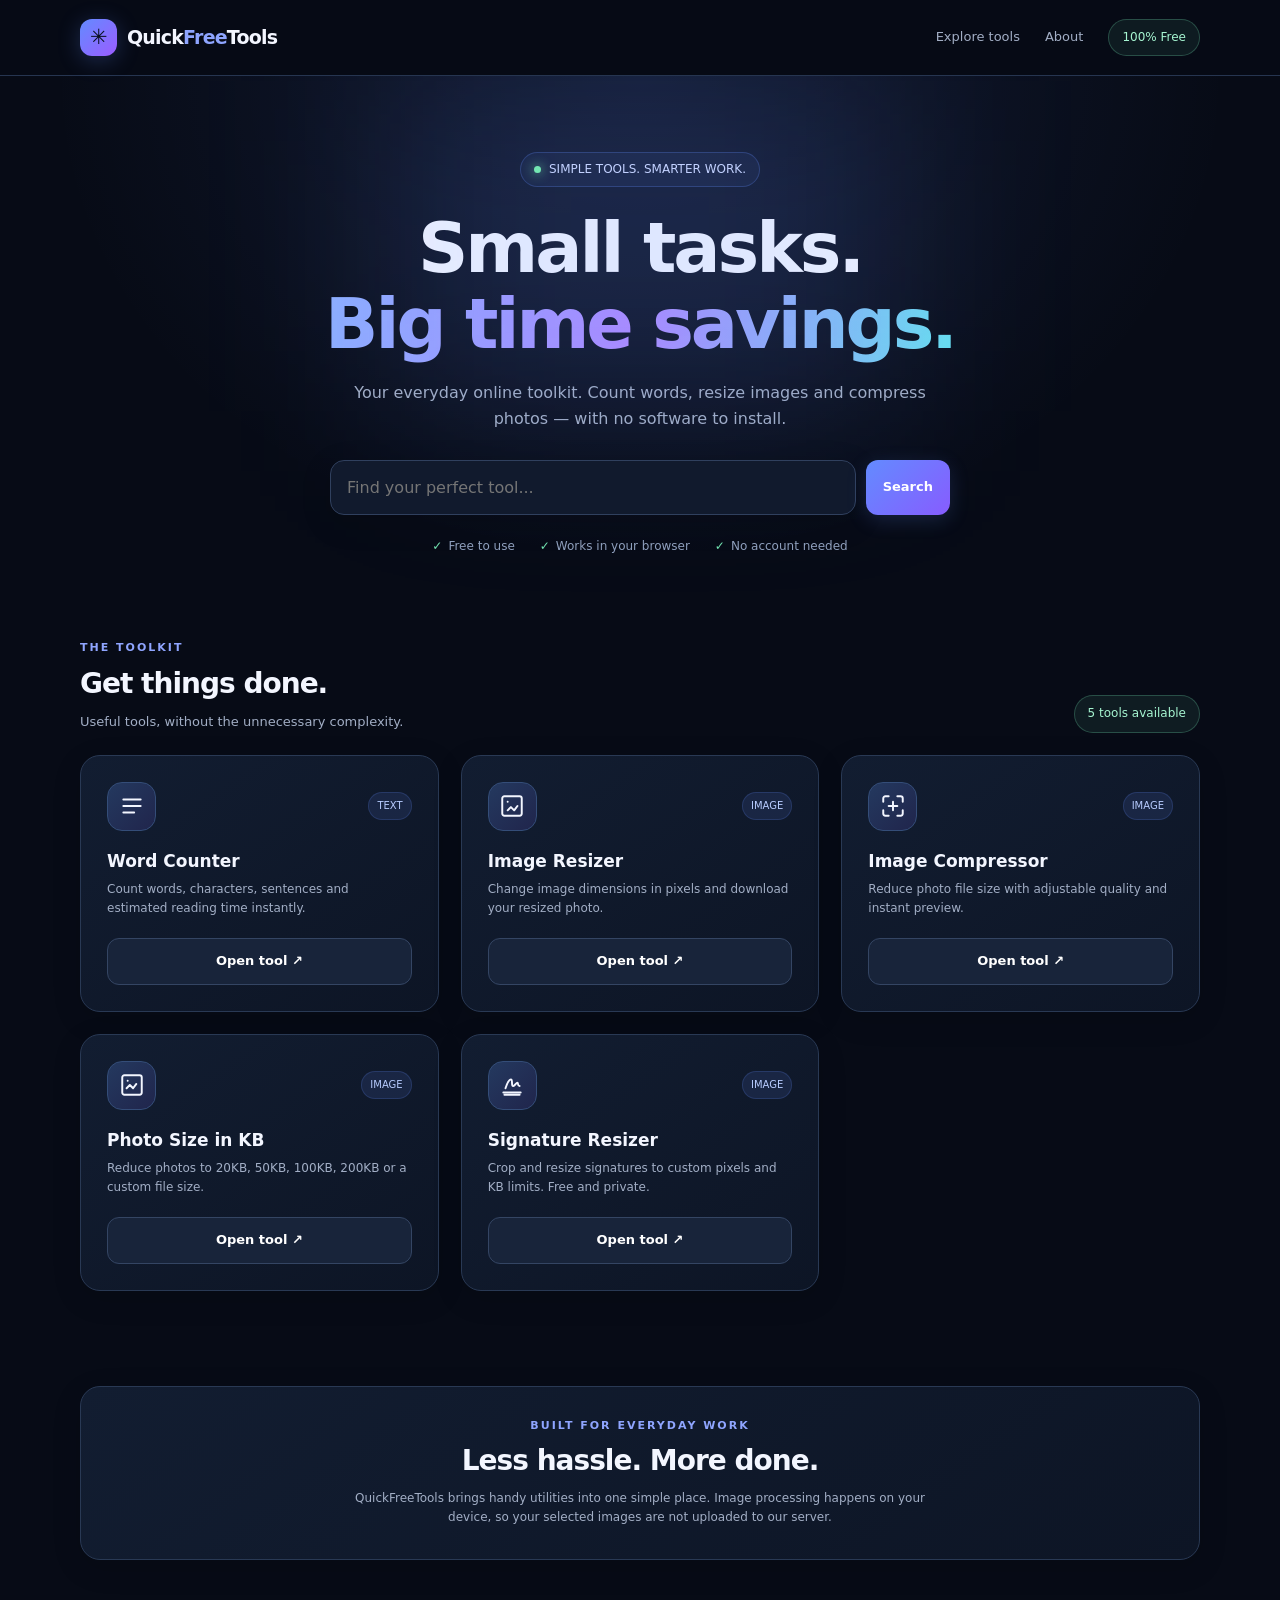
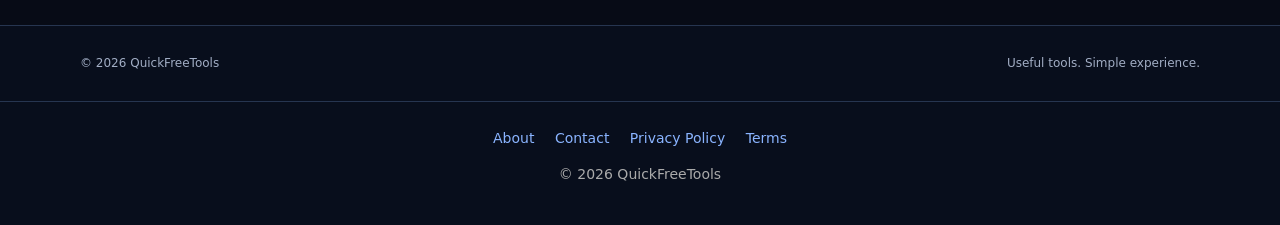
==== commit 2f7e3475: "Update index.html" ====
--- a/index.html
+++ b/index.html
@@ -125,7 +125,7 @@
 <section class="section" id="tools">
   <div class="sectionhead">
     <div><div class="kicker">THE TOOLKIT</div><h2>Get things done.</h2><p class="sub">Useful tools, without the unnecessary complexity.</p></div>
-    <span class="pill">4 tools available</span>
+    <span class="pill">5 tools available</span>
   </div>
   <div class="grid" id="toolgrid">
     <article class="card" data-name="word counter text character sentence reading time">
@@ -207,6 +207,40 @@
 </a>
 
 </article>
+<article class="card"
+data-name="signature resizer resize signature online crop signature pixels kb">
+
+<div class="cardtop">
+
+<div class="toolicon">
+<svg width="26" height="26" viewBox="0 0 24 24"
+fill="none" stroke="currentColor"
+stroke-width="1.8" stroke-linecap="round"
+stroke-linejoin="round" aria-hidden="true">
+<path d="M4 19h16"/>
+<path d="M6 15c2-6 4-8 5-8 2 0 0 6 2 6 1 0 3-3 4-3 1 0 0 3 2 3"/>
+<path d="M5 21h14"/>
+</svg>
+</div>
+
+<span class="tag">IMAGE</span>
+
+</div>
+
+<h3>Signature Resizer</h3>
+
+<p>
+Crop and resize signatures to custom pixels
+and KB limits. Free and private.
+</p>
+
+<a class="btn secondary"
+href="signature-resizer.html"
+style="display:block;text-align:center">
+Open tool ↗
+</a>
+
+</article>
   </div>
   <p id="noresults" class="empty" hidden>No matching tools found. Try another search.</p>
 
